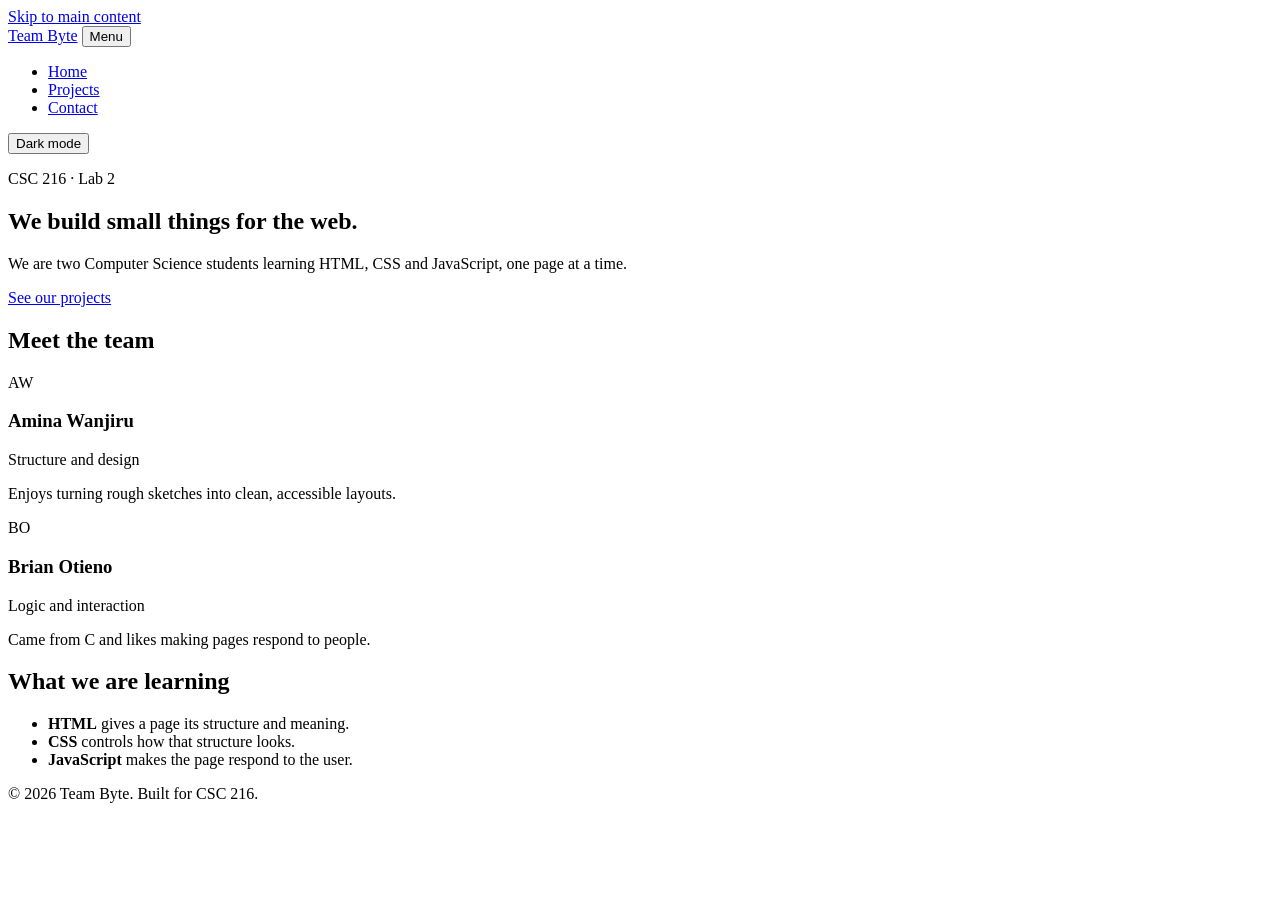
==== index.html @ 6ce068ba "Add home page structure" ====
<!DOCTYPE html>
<html lang="en">
<head>
  <meta charset="UTF-8">
  <meta name="viewport" content="width=device-width, initial-scale=1.0">
  <meta name="description" content="Team Byte: a CSC 216 web development pair.">
  <title>Home | Team Byte</title>
  <link rel="stylesheet" href="css/styles.css">
  <script src="js/script.js" defer></script>
</head>
<body>
  <a class="skip-link" href="#main">Skip to main content</a>

  <header class="site-header">
    <div class="container header-inner">
      <a class="logo" href="index.html">Team Byte</a>
      <button class="nav-toggle" type="button" aria-expanded="false" aria-controls="site-nav">Menu</button>
      <nav id="site-nav" class="site-nav" aria-label="Main">
        <ul>
          <li><a href="index.html" aria-current="page">Home</a></li>
          <li><a href="projects.html">Projects</a></li>
          <li><a href="contact.html">Contact</a></li>
        </ul>
      </nav>
      <button class="theme-toggle" type="button" aria-pressed="false">Dark mode</button>
    </div>
  </header>

  <main id="main">
    <section class="hero">
      <div class="container">
        <p class="eyebrow">CSC 216 · Lab 2</p>
        <h1>We build small things for the web.</h1>
        <p class="lead">We are two Computer Science students learning HTML, CSS and JavaScript, one page at a time.</p>
        <a class="button" href="projects.html">See our projects</a>
      </div>
    </section>

    <section class="container section" aria-labelledby="team-heading">
      <h2 id="team-heading">Meet the team</h2>
      <div class="team-grid">
        <article class="card">
          <div class="avatar" aria-hidden="true">AW</div>
          <h3>Amina Wanjiru</h3>
          <p class="role">Structure and design</p>
          <p>Enjoys turning rough sketches into clean, accessible layouts.</p>
        </article>
        <article class="card">
          <div class="avatar" aria-hidden="true">BO</div>
          <h3>Brian Otieno</h3>
          <p class="role">Logic and interaction</p>
          <p>Came from C and likes making pages respond to people.</p>
        </article>
      </div>
    </section>

    <section class="container section" aria-labelledby="learning-heading">
      <h2 id="learning-heading">What we are learning</h2>
      <ul class="skill-list">
        <li><strong>HTML</strong> gives a page its structure and meaning.</li>
        <li><strong>CSS</strong> controls how that structure looks.</li>
        <li><strong>JavaScript</strong> makes the page respond to the user.</li>
      </ul>
    </section>
  </main>

  <footer class="site-footer">
    <div class="container">
      <p>© <span id="year">2026</span> Team Byte. Built for CSC 216.</p>
    </div>
  </footer>
</body>
</html>
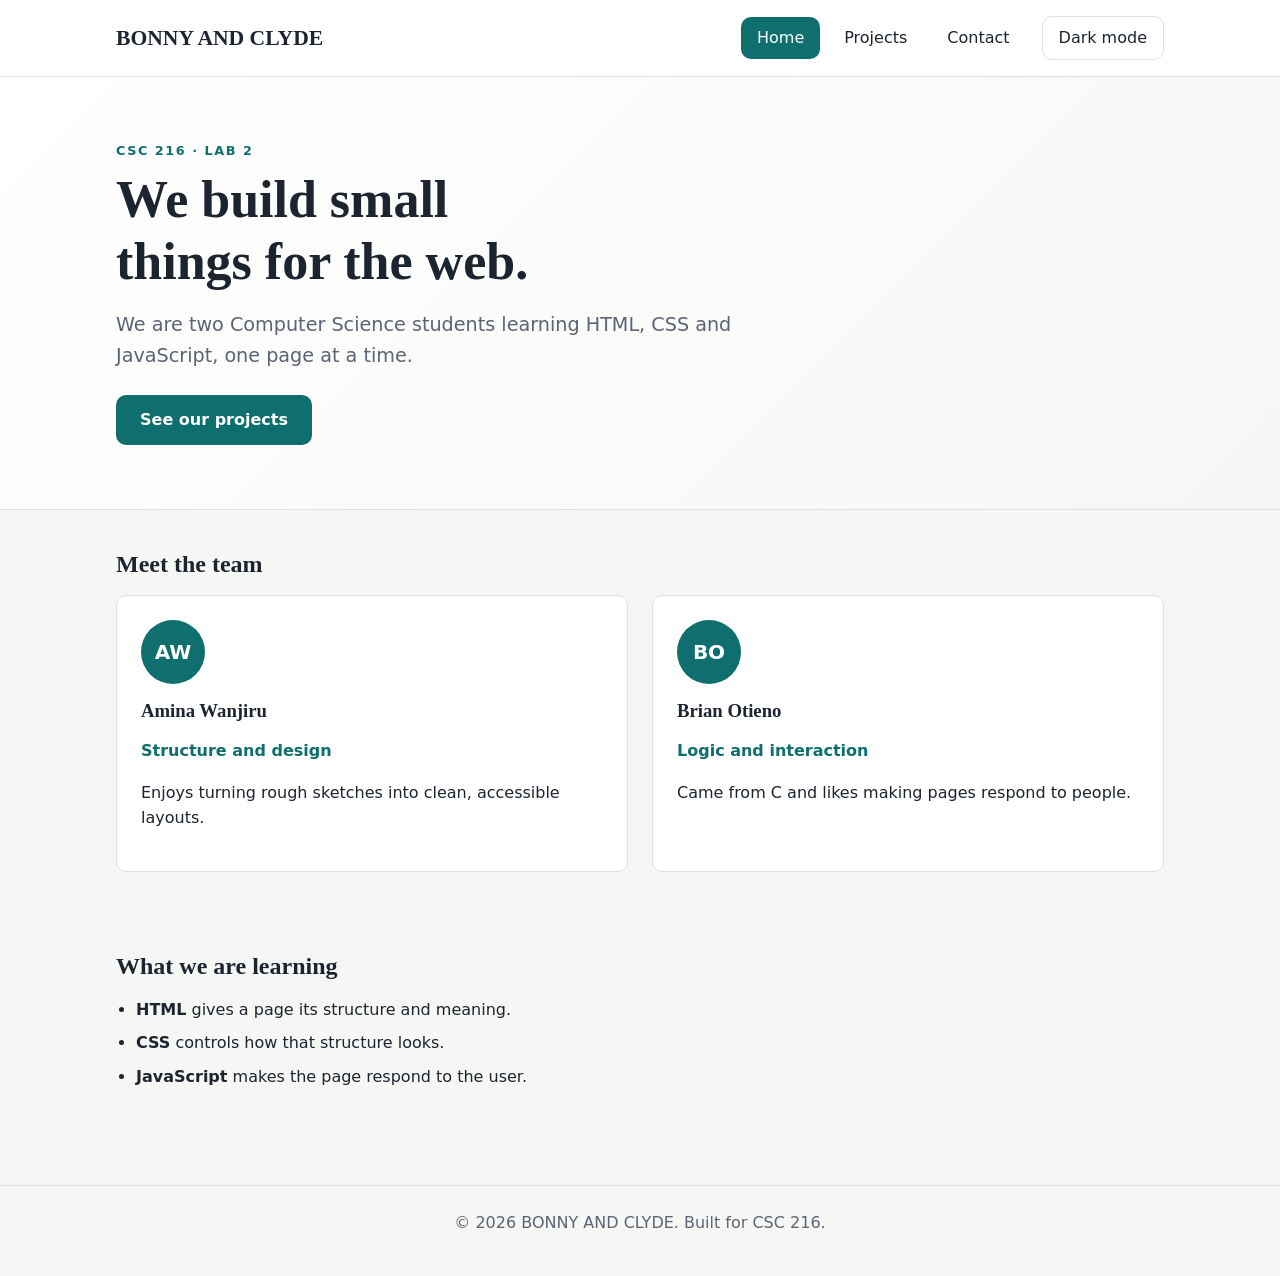
==== commit 78aa6eca: "Changed team-Byte to BONNY AND CLYDE" ====
--- a/index.html
+++ b/index.html
@@ -5,6 +5,8 @@
   <meta name="viewport" content="width=device-width, initial-scale=1.0">
   <meta name="description" content="Team Byte: a CSC 216 web development pair.">
   <title>Home | Team Byte</title>
+  <meta name="description" content="BONNY AND CLYDE: a CSC 216 web development pair.">
+  <title>Home | BONNY AND CLYDE</title>
   <link rel="stylesheet" href="css/styles.css">
   <script src="js/script.js" defer></script>
 </head>
@@ -13,7 +15,7 @@
 
   <header class="site-header">
     <div class="container header-inner">
-      <a class="logo" href="index.html">Team Byte</a>
+      <a class="logo" href="index.html">BONNY AND CLYDE</a>
       <button class="nav-toggle" type="button" aria-expanded="false" aria-controls="site-nav">Menu</button>
       <nav id="site-nav" class="site-nav" aria-label="Main">
         <ul>
@@ -66,7 +68,7 @@
 
   <footer class="site-footer">
     <div class="container">
-      <p>© <span id="year">2026</span> Team Byte. Built for CSC 216.</p>
+      <p>© <span id="year">2026</span> BONNY AND CLYDE. Built for CSC 216.</p>
     </div>
   </footer>
 </body>
--- a/css/styles.css
+++ b/css/styles.css
@@ -0,0 +1,417 @@
+/* =====================================================
+   Team website stylesheet (CSC 216, Lab 2)
+   One file styles every page on the site.
+   ===================================================== */
+
+/* ---------- 1. Design tokens ---------- */
+:root {
+  --color-bg: #f6f7f4;
+  --color-surface: #ffffff;
+  --color-text: #1c2430;
+  --color-muted: #5a6474;
+  --color-primary: #0f6e6e;
+  --color-primary-dark: #0a5050;
+  --color-on-primary: #ffffff;
+  --color-border: #dde1e6;
+  --color-error: #b3261e;
+  --color-success: #1e7b3a;
+
+  --font-body: system-ui, -apple-system, "Segoe UI", Roboto, Arial, sans-serif;
+  --font-heading: Georgia, "Times New Roman", serif;
+
+  --space-1: 0.5rem;
+  --space-2: 1rem;
+  --space-3: 1.5rem;
+  --space-4: 2.5rem;
+  --space-5: 4rem;
+
+  --radius: 10px;
+  --max-width: 1080px;
+}
+
+body.dark {
+  --color-bg: #11161d;
+  --color-surface: #1a212b;
+  --color-text: #e7ebf0;
+  --color-muted: #a2abb9;
+  --color-primary: #4fc1c1;
+  --color-primary-dark: #83d8d8;
+  --color-on-primary: #0b1f1f;
+  --color-border: #2b3340;
+  --color-error: #ff8a80;
+  --color-success: #7ddc97;
+  color-scheme: dark;
+}
+/* ---------- 2. Base and reset ---------- */
+*,
+*::before,
+*::after {
+  box-sizing: border-box;
+}
+
+body {
+  margin: 0;
+  font-family: var(--font-body);
+  font-size: 1rem;
+  line-height: 1.6;
+  color: var(--color-text);
+  background-color: var(--color-bg);
+  transition: background-color 0.3s ease, color 0.3s ease;
+}
+
+h1,
+h2,
+h3 {
+  font-family: var(--font-heading);
+  line-height: 1.2;
+  margin: 0 0 var(--space-2);
+}
+
+p {
+  margin: 0 0 var(--space-2);
+}
+
+a {
+  color: var(--color-primary);
+}
+
+a:hover {
+  color: var(--color-primary-dark);
+}
+
+img {
+  max-width: 100%;
+  display: block;
+}
+
+:focus-visible {
+  outline: 3px solid var(--color-primary);
+  outline-offset: 3px;
+}
+/* ---------- 3. Layout helpers ---------- */
+.container {
+  width: 100%;
+  max-width: var(--max-width);
+  margin-inline: auto;
+  padding-inline: var(--space-2);
+}
+
+.section {
+  padding-block: var(--space-4);
+}
+
+.skip-link {
+  position: absolute;
+  top: -4rem;
+  left: var(--space-2);
+  z-index: 100;
+  padding: var(--space-1) var(--space-2);
+  border-radius: var(--radius);
+  background-color: var(--color-primary);
+  color: var(--color-on-primary);
+}
+
+.skip-link:focus {
+  top: var(--space-2);
+}
+/* ---------- 4. Header and navigation ---------- */
+.site-header {
+  position: sticky;
+  top: 0;
+  z-index: 10;
+  background-color: var(--color-surface);
+  border-bottom: 1px solid var(--color-border);
+}
+
+.header-inner {
+  display: flex;
+  flex-wrap: wrap;
+  align-items: center;
+  gap: var(--space-2);
+  padding-block: var(--space-2);
+}
+
+.logo {
+  margin-right: auto;
+  font-family: var(--font-heading);
+  font-size: 1.35rem;
+  font-weight: 700;
+  color: var(--color-text);
+  text-decoration: none;
+}
+
+.site-nav ul {
+  display: flex;
+  gap: var(--space-1);
+  margin: 0;
+  padding: 0;
+  list-style: none;
+}
+
+.site-nav a {
+  display: block;
+  padding: var(--space-1) var(--space-2);
+  border-radius: var(--radius);
+  color: var(--color-text);
+  font-weight: 500;
+  text-decoration: none;
+}
+
+.site-nav a:hover {
+  background-color: var(--color-bg);
+}
+
+.site-nav a[aria-current="page"] {
+  background-color: var(--color-primary);
+  color: var(--color-on-primary);
+}
+
+.nav-toggle,
+.theme-toggle {
+  padding: var(--space-1) var(--space-2);
+  border: 1px solid var(--color-border);
+  border-radius: var(--radius);
+  background-color: transparent;
+  color: var(--color-text);
+  font: inherit;
+  cursor: pointer;
+}
+
+.theme-toggle[aria-pressed="true"] {
+  border-color: var(--color-primary);
+  color: var(--color-primary);
+}
+
+.nav-toggle {
+  display: none;
+}
+/* ---------- 5. Buttons and hero ---------- */
+.button {
+  display: inline-block;
+  padding: 0.75rem 1.5rem;
+  border: none;
+  border-radius: var(--radius);
+  background-color: var(--color-primary);
+  color: var(--color-on-primary);
+  font: inherit;
+  font-weight: 600;
+  text-decoration: none;
+  cursor: pointer;
+  transition: background-color 0.2s ease, transform 0.2s ease;
+}
+
+.button:hover {
+  background-color: var(--color-primary-dark);
+  color: var(--color-on-primary);
+  transform: translateY(-2px);
+}
+
+.hero {
+  padding-block: var(--space-5);
+  background: linear-gradient(135deg, var(--color-surface), var(--color-bg));
+  border-bottom: 1px solid var(--color-border);
+}
+
+.hero h1 {
+  max-width: 18ch;
+  font-size: clamp(2rem, 5vw, 3.25rem);
+}
+
+.eyebrow {
+  margin-bottom: var(--space-1);
+  color: var(--color-primary);
+  font-size: 0.8rem;
+  font-weight: 700;
+  letter-spacing: 0.12em;
+  text-transform: uppercase;
+}
+
+.lead {
+  max-width: 55ch;
+  margin-bottom: var(--space-3);
+  color: var(--color-muted);
+  font-size: 1.2rem;
+}
+
+.page-header {
+  padding-block: var(--space-4) var(--space-2);
+}
+/* ---------- 6. Cards and grids ---------- */
+.team-grid,
+.project-grid {
+  display: grid;
+  grid-template-columns: repeat(auto-fit, minmax(260px, 1fr));
+  gap: var(--space-3);
+}
+
+.card {
+  padding: var(--space-3);
+  border: 1px solid var(--color-border);
+  border-radius: var(--radius);
+  background-color: var(--color-surface);
+}
+
+.avatar {
+  display: grid;
+  place-items: center;
+  width: 64px;
+  height: 64px;
+  margin-bottom: var(--space-2);
+  border-radius: 50%;
+  background-color: var(--color-primary);
+  color: var(--color-on-primary);
+  font-size: 1.25rem;
+  font-weight: 700;
+}
+
+.role {
+  color: var(--color-primary);
+  font-weight: 600;
+}
+
+.skill-list {
+  padding-left: 1.25rem;
+}
+
+.skill-list li {
+  margin-bottom: var(--space-1);
+}
+/* ---------- 7. Projects page ---------- */
+.filters {
+  display: flex;
+  flex-wrap: wrap;
+  gap: var(--space-1);
+  margin-bottom: var(--space-2);
+}
+
+.filter-btn {
+  padding: 0.4rem 1rem;
+  border: 1px solid var(--color-border);
+  border-radius: 999px;
+  background-color: var(--color-surface);
+  color: var(--color-text);
+  font: inherit;
+  cursor: pointer;
+}
+
+.filter-btn[aria-pressed="true"] {
+  border-color: var(--color-primary);
+  background-color: var(--color-primary);
+  color: var(--color-on-primary);
+}
+
+.project-count {
+  color: var(--color-muted);
+}
+
+.tag {
+  display: inline-block;
+  margin-bottom: var(--space-1);
+  color: var(--color-primary);
+  font-size: 0.75rem;
+  font-weight: 700;
+  letter-spacing: 0.06em;
+  text-transform: uppercase;
+}
+
+/* ---------- 8. Contact form ---------- */
+.contact-form {
+  max-width: 560px;
+  padding-bottom: var(--space-4);
+}
+
+.field {
+  margin-bottom: var(--space-3);
+}
+
+label {
+  display: block;
+  margin-bottom: 0.35rem;
+  font-weight: 600;
+}
+
+input,
+select,
+textarea {
+  width: 100%;
+  padding: 0.65rem 0.8rem;
+  border: 1px solid var(--color-border);
+  border-radius: var(--radius);
+  background-color: var(--color-surface);
+  color: var(--color-text);
+  font: inherit;
+}
+
+input:focus,
+select:focus,
+textarea:focus {
+  border-color: var(--color-primary);
+}
+
+input[aria-invalid="true"],
+textarea[aria-invalid="true"] {
+  border-color: var(--color-error);
+}
+
+.hint,
+.error {
+  margin: 0.35rem 0 0;
+  font-size: 0.9rem;
+}
+
+.hint {
+  color: var(--color-muted);
+}
+
+.error {
+  min-height: 1.4em;
+  color: var(--color-error);
+}
+
+.form-status {
+  margin-top: var(--space-2);
+  color: var(--color-success);
+  font-weight: 600;
+}
+/* ---------- 9. Footer ---------- */
+.site-footer {
+  margin-top: var(--space-4);
+  padding-block: var(--space-3);
+  border-top: 1px solid var(--color-border);
+  color: var(--color-muted);
+  text-align: center;
+}
+
+/* ---------- 10. Small screens ---------- */
+@media (max-width: 700px) {
+  .nav-toggle {
+    display: inline-block;
+  }
+
+  .site-nav {
+    display: none;
+    order: 3;
+    width: 100%;
+  }
+
+  .site-nav.open {
+    display: block;
+  }
+
+  .site-nav ul {
+    flex-direction: column;
+  }
+
+  .section {
+    padding-block: var(--space-3);
+  }
+}
+
+/* ---------- 11. Respect reduced-motion preferences ---------- */
+@media (prefers-reduced-motion: reduce) {
+  *,
+  *::before,
+  *::after {
+    transition: none !important;
+  }
+}
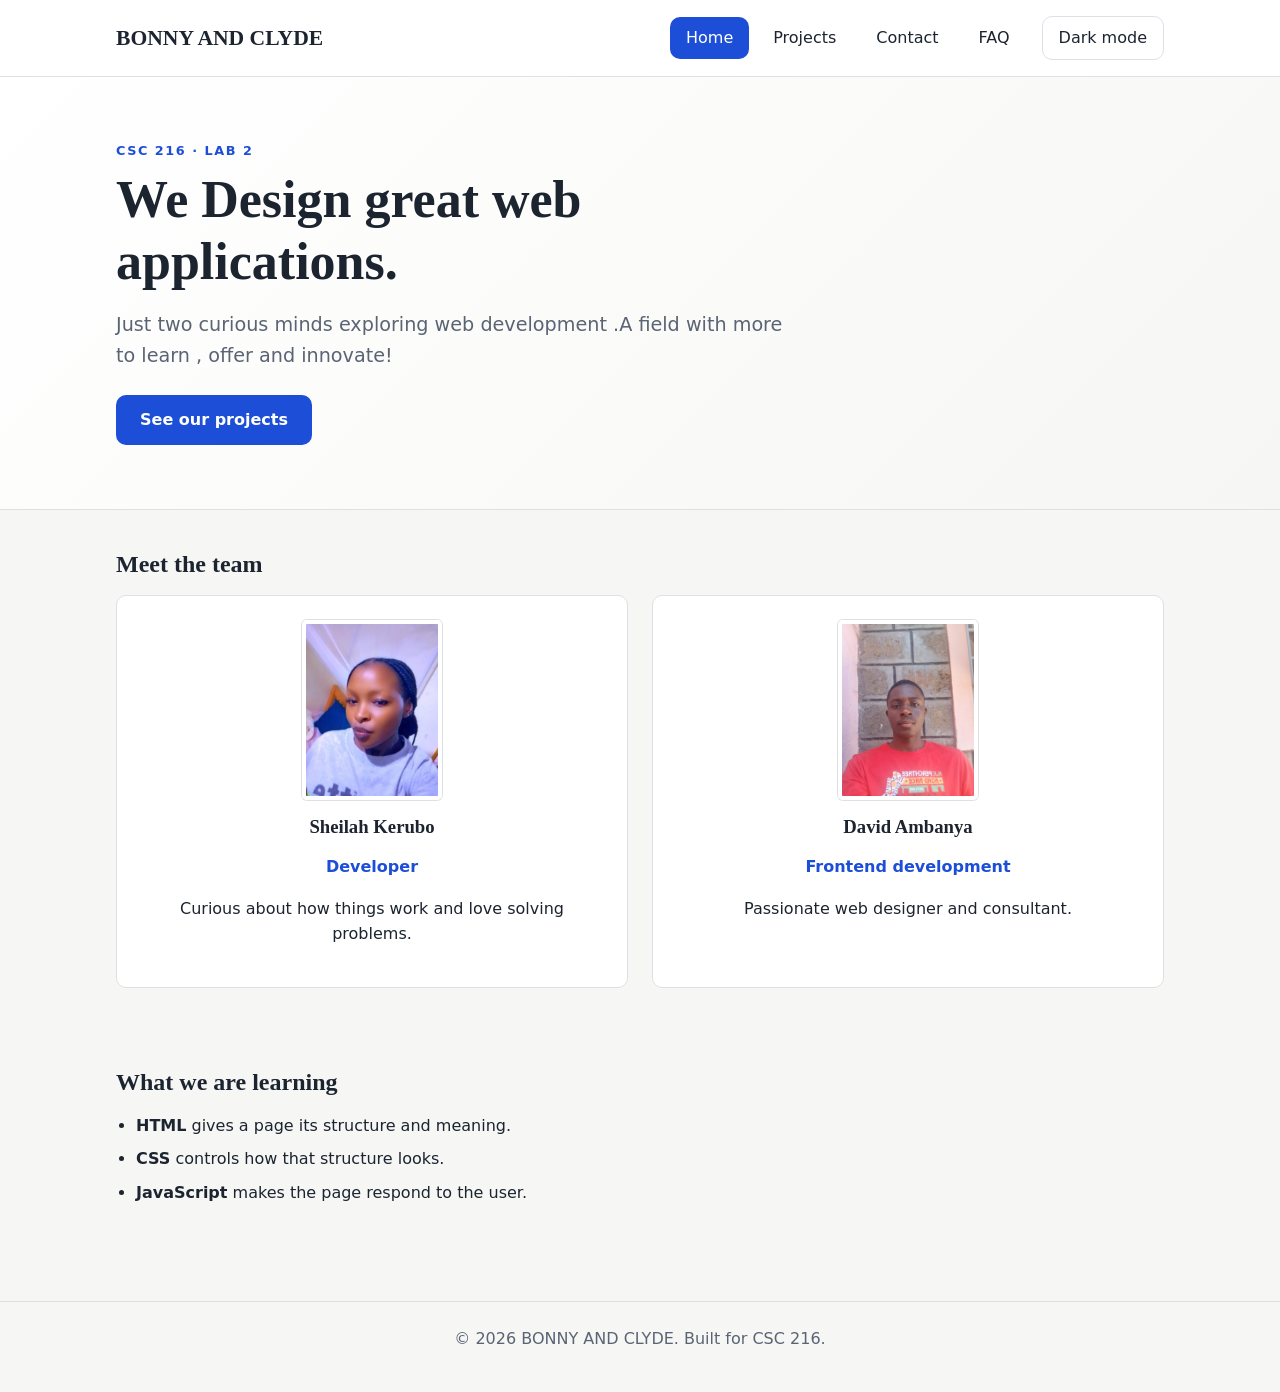
==== commit cff57149: "personalised the project" ====
--- a/index.html
+++ b/index.html
@@ -1,75 +1,99 @@
-<!DOCTYPE html>
+<!doctype html>
 <html lang="en">
-<head>
-  <meta charset="UTF-8">
-  <meta name="viewport" content="width=device-width, initial-scale=1.0">
-  <meta name="description" content="Team Byte: a CSC 216 web development pair.">
-  <title>Home | Team Byte</title>
-  <meta name="description" content="BONNY AND CLYDE: a CSC 216 web development pair.">
-  <title>Home | BONNY AND CLYDE</title>
-  <link rel="stylesheet" href="css/styles.css">
-  <script src="js/script.js" defer></script>
-</head>
-<body>
-  <a class="skip-link" href="#main">Skip to main content</a>
+  <head>
+    <meta charset="UTF-8" />
+    <meta name="viewport" content="width=device-width, initial-scale=1.0" />
+    <meta
+      name="description"
+      content="BONNY AND CLYDE: a CSC 216 web development pair."
+    />
+    <title>Home | BONNY AND CLYDE</title>
+    <link rel="stylesheet" href="css/styles.css" />
+    <script src="js/script.js" defer></script>
+  </head>
+  <body>
+    <a class="skip-link" href="#main">Skip to main content</a>
 
-  <header class="site-header">
-    <div class="container header-inner">
-      <a class="logo" href="index.html">BONNY AND CLYDE</a>
-      <button class="nav-toggle" type="button" aria-expanded="false" aria-controls="site-nav">Menu</button>
-      <nav id="site-nav" class="site-nav" aria-label="Main">
-        <ul>
-          <li><a href="index.html" aria-current="page">Home</a></li>
-          <li><a href="projects.html">Projects</a></li>
-          <li><a href="contact.html">Contact</a></li>
+    <header class="site-header">
+      <div class="container header-inner">
+        <a class="logo" href="index.html">BONNY AND CLYDE</a>
+        <button
+          class="nav-toggle"
+          type="button"
+          aria-expanded="false"
+          aria-controls="site-nav"
+        >
+          Menu
+        </button>
+        <nav id="site-nav" class="site-nav" aria-label="Main">
+          <ul>
+            <li><a href="index.html" aria-current="page">Home</a></li>
+            <li><a href="projects.html">Projects</a></li>
+            <li><a href="contact.html">Contact</a></li>
+            <li><a href="faq.html">FAQ</a></li>
+          </ul>
+        </nav>
+        <button class="theme-toggle" type="button" aria-pressed="false">
+          Dark mode
+        </button>
+      </div>
+    </header>
+
+    <main id="main">
+      <section class="hero">
+        <div class="container">
+          <p class="eyebrow">CSC 216 · Lab 2</p>
+          <h1>We Design great web applications.</h1>
+          <p class="lead">
+            Just two curious minds exploring web development .A field with more
+            to learn , offer and innovate!
+          </p>
+          <a class="button" href="projects.html">See our projects</a>
+        </div>
+      </section>
+
+      <section class="container section" aria-labelledby="team-heading">
+        <h2 id="team-heading">Meet the team</h2>
+        <div class="team-grid">
+          <article class="card team-card">
+            <img
+              class="passport-photo"
+              src="the1001.jpg"
+              alt="Passport-size portrait of Sheilah Kerubo"
+            />
+            <h3>Sheilah Kerubo</h3>
+            <p class="role">Developer</p>
+            <p>Curious about how things work and love solving problems.</p>
+          </article>
+          <article class="card team-card">
+            <img
+              class="passport-photo"
+              src="the100.jpg"
+              alt="Passport-size portrait of David Ambanya"
+            />
+            <h3>David Ambanya</h3>
+            <p class="role">Frontend development</p>
+            <p>Passionate web designer and consultant.</p>
+          </article>
+        </div>
+      </section>
+
+      <section class="container section" aria-labelledby="learning-heading">
+        <h2 id="learning-heading">What we are learning</h2>
+        <ul class="skill-list">
+          <li><strong>HTML</strong> gives a page its structure and meaning.</li>
+          <li><strong>CSS</strong> controls how that structure looks.</li>
+          <li>
+            <strong>JavaScript</strong> makes the page respond to the user.
+          </li>
         </ul>
-      </nav>
-      <button class="theme-toggle" type="button" aria-pressed="false">Dark mode</button>
-    </div>
-  </header>
+      </section>
+    </main>
 
-  <main id="main">
-    <section class="hero">
+    <footer class="site-footer">
       <div class="container">
-        <p class="eyebrow">CSC 216 · Lab 2</p>
-        <h1>We build small things for the web.</h1>
-        <p class="lead">We are two Computer Science students learning HTML, CSS and JavaScript, one page at a time.</p>
-        <a class="button" href="projects.html">See our projects</a>
+        <p>© <span id="year">2026</span> BONNY AND CLYDE. Built for CSC 216.</p>
       </div>
-    </section>
-
-    <section class="container section" aria-labelledby="team-heading">
-      <h2 id="team-heading">Meet the team</h2>
-      <div class="team-grid">
-        <article class="card">
-          <div class="avatar" aria-hidden="true">AW</div>
-          <h3>Amina Wanjiru</h3>
-          <p class="role">Structure and design</p>
-          <p>Enjoys turning rough sketches into clean, accessible layouts.</p>
-        </article>
-        <article class="card">
-          <div class="avatar" aria-hidden="true">BO</div>
-          <h3>Brian Otieno</h3>
-          <p class="role">Logic and interaction</p>
-          <p>Came from C and likes making pages respond to people.</p>
-        </article>
-      </div>
-    </section>
-
-    <section class="container section" aria-labelledby="learning-heading">
-      <h2 id="learning-heading">What we are learning</h2>
-      <ul class="skill-list">
-        <li><strong>HTML</strong> gives a page its structure and meaning.</li>
-        <li><strong>CSS</strong> controls how that structure looks.</li>
-        <li><strong>JavaScript</strong> makes the page respond to the user.</li>
-      </ul>
-    </section>
-  </main>
-
-  <footer class="site-footer">
-    <div class="container">
-      <p>© <span id="year">2026</span> BONNY AND CLYDE. Built for CSC 216.</p>
-    </div>
-  </footer>
-</body>
+    </footer>
+  </body>
 </html>
--- a/css/styles.css
+++ b/css/styles.css
@@ -9,8 +9,8 @@
   --color-surface: #ffffff;
   --color-text: #1c2430;
   --color-muted: #5a6474;
-  --color-primary: #0f6e6e;
-  --color-primary-dark: #0a5050;
+  --color-primary: #1d4ed8;
+  --color-primary-dark: #1e3a8a;
   --color-on-primary: #ffffff;
   --color-border: #dde1e6;
   --color-error: #b3261e;
@@ -34,8 +34,8 @@
   --color-surface: #1a212b;
   --color-text: #e7ebf0;
   --color-muted: #a2abb9;
-  --color-primary: #4fc1c1;
-  --color-primary-dark: #83d8d8;
+  --color-primary: #38bdf8;
+  --color-primary-dark: #bae6fd;
   --color-on-primary: #0b1f1f;
   --color-border: #2b3340;
   --color-error: #ff8a80;
@@ -56,7 +56,9 @@
   line-height: 1.6;
   color: var(--color-text);
   background-color: var(--color-bg);
-  transition: background-color 0.3s ease, color 0.3s ease;
+  transition:
+    background-color 0.3s ease,
+    color 0.3s ease;
 }
 
 h1,
@@ -197,7 +199,9 @@
   font-weight: 600;
   text-decoration: none;
   cursor: pointer;
-  transition: background-color 0.2s ease, transform 0.2s ease;
+  transition:
+    background-color 0.2s ease,
+    transform 0.2s ease;
 }
 
 .button:hover {
@@ -251,17 +255,21 @@
   background-color: var(--color-surface);
 }
 
-.avatar {
-  display: grid;
-  place-items: center;
-  width: 64px;
-  height: 64px;
+.team-card {
+  text-align: center;
+}
+
+.passport-photo {
+  width: 140px;
+  aspect-ratio: 35 / 45;
+  height: auto;
   margin-bottom: var(--space-2);
-  border-radius: 50%;
-  background-color: var(--color-primary);
-  color: var(--color-on-primary);
-  font-size: 1.25rem;
-  font-weight: 700;
+  margin-inline: auto;
+  border: 4px solid var(--color-surface);
+  border-radius: calc(var(--radius) / 2);
+  object-fit: cover;
+  object-position: center;
+  box-shadow: 0 0 0 1px var(--color-border);
 }
 
 .role {
@@ -275,6 +283,29 @@
 
 .skill-list li {
   margin-bottom: var(--space-1);
+}
+
+.faq-list {
+  display: grid;
+  gap: var(--space-2);
+}
+
+.faq-list details {
+  padding: var(--space-2);
+  border: 1px solid var(--color-border);
+  border-radius: var(--radius);
+  background-color: var(--color-surface);
+}
+
+.faq-list summary {
+  color: var(--color-primary);
+  font-weight: 600;
+  cursor: pointer;
+}
+
+.faq-list details p {
+  margin: var(--space-2) 0 0;
+  color: var(--color-muted);
 }
 /* ---------- 7. Projects page ---------- */
 .filters {
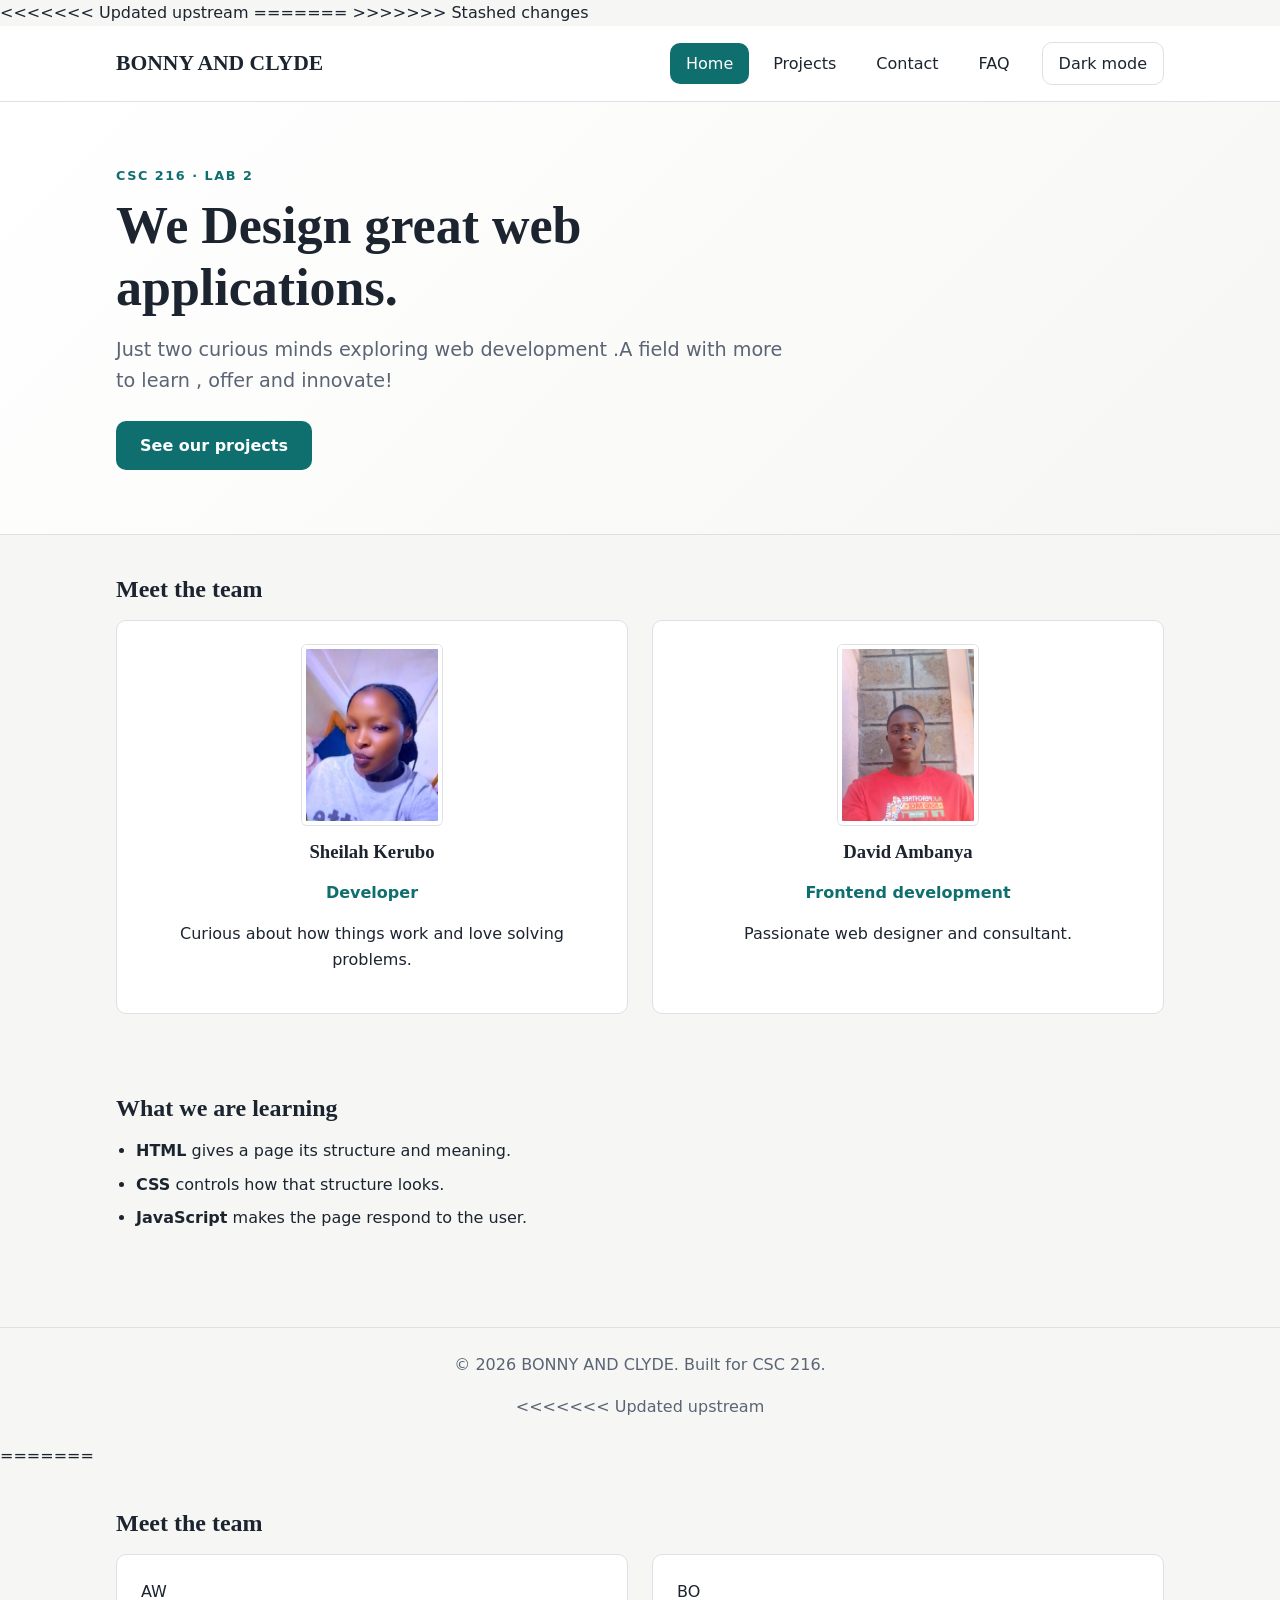
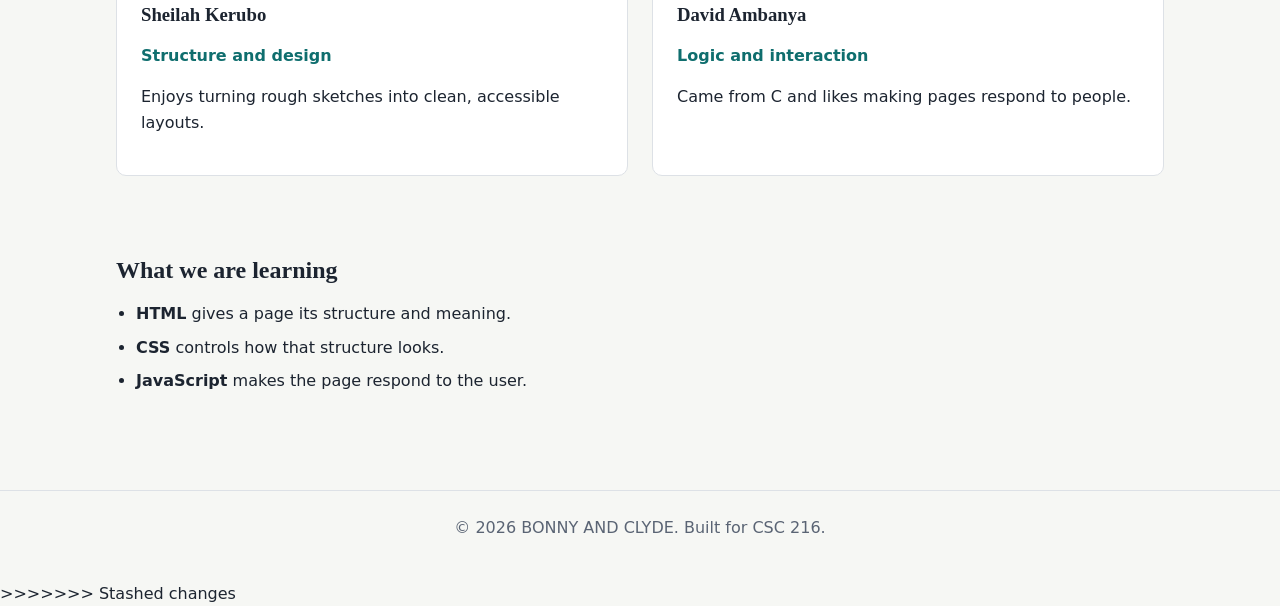
==== commit 65b68a1a: "Update index.html" ====
--- a/index.html
+++ b/index.html
@@ -1,5 +1,6 @@
 <!doctype html>
 <html lang="en">
+<<<<<<< Updated upstream
   <head>
     <meta charset="UTF-8" />
     <meta name="viewport" content="width=device-width, initial-scale=1.0" />
@@ -13,6 +14,18 @@
   </head>
   <body>
     <a class="skip-link" href="#main">Skip to main content</a>
+=======
+<head>
+  <meta charset="UTF-8">
+  <meta name="viewport" content="width=device-width, initial-scale=1.0">
+  <meta name="description" content="BONNY AND CLYDE: a CSC 216 web development pair.">
+  <title>Home | BONNY AND CLYDE</title>
+  <link rel="stylesheet" href="css/styles.css">
+  <script src="js/script.js" defer></script>
+</head>
+<body>
+  <a class="skip-link" href="#main">Skip to main content</a>
+>>>>>>> Stashed changes
 
     <header class="site-header">
       <div class="container header-inner">
@@ -94,6 +107,45 @@
       <div class="container">
         <p>© <span id="year">2026</span> BONNY AND CLYDE. Built for CSC 216.</p>
       </div>
+<<<<<<< Updated upstream
     </footer>
   </body>
+=======
+    </section>
+
+    <section class="container section" aria-labelledby="team-heading">
+      <h2 id="team-heading">Meet the team</h2>
+      <div class="team-grid">
+        <article class="card">
+          <div class="avatar" aria-hidden="true">AW</div>
+          <h3>Sheilah Kerubo</h3>
+          <p class="role">Structure and design</p>
+          <p>Enjoys turning rough sketches into clean, accessible layouts.</p>
+        </article>
+        <article class="card">
+          <div class="avatar" aria-hidden="true">BO</div>
+          <h3>David Ambanya</h3>
+          <p class="role">Logic and interaction</p>
+          <p>Came from C and likes making pages respond to people.</p>
+        </article>
+      </div>
+    </section>
+
+    <section class="container section" aria-labelledby="learning-heading">
+      <h2 id="learning-heading">What we are learning</h2>
+      <ul class="skill-list">
+        <li><strong>HTML</strong> gives a page its structure and meaning.</li>
+        <li><strong>CSS</strong> controls how that structure looks.</li>
+        <li><strong>JavaScript</strong> makes the page respond to the user.</li>
+      </ul>
+    </section>
+  </main>
+
+  <footer class="site-footer">
+    <div class="container">
+      <p>© <span id="year">2026</span> BONNY AND CLYDE. Built for CSC 216.</p>
+    </div>
+  </footer>
+</body>
+>>>>>>> Stashed changes
 </html>
--- a/css/styles.css
+++ b/css/styles.css
@@ -9,8 +9,8 @@
   --color-surface: #ffffff;
   --color-text: #1c2430;
   --color-muted: #5a6474;
-  --color-primary: #1d4ed8;
-  --color-primary-dark: #1e3a8a;
+  --color-primary: #0f6e6e;
+  --color-primary-dark: #0a5050;
   --color-on-primary: #ffffff;
   --color-border: #dde1e6;
   --color-error: #b3261e;
@@ -34,8 +34,8 @@
   --color-surface: #1a212b;
   --color-text: #e7ebf0;
   --color-muted: #a2abb9;
-  --color-primary: #38bdf8;
-  --color-primary-dark: #bae6fd;
+  --color-primary: #4fc1c1;
+  --color-primary-dark: #83d8d8;
   --color-on-primary: #0b1f1f;
   --color-border: #2b3340;
   --color-error: #ff8a80;
@@ -79,6 +79,7 @@
 
 a:hover {
   color: var(--color-primary-dark);
+  text-decoration-thickness: 2px;
 }
 
 img {
@@ -161,6 +162,7 @@
 
 .site-nav a:hover {
   background-color: var(--color-bg);
+  box-shadow: inset 0 0 0 1px rgba(11, 122, 117, 0.25);
 }
 
 .site-nav a[aria-current="page"] {
@@ -208,6 +210,7 @@
   background-color: var(--color-primary-dark);
   color: var(--color-on-primary);
   transform: translateY(-2px);
+  box-shadow: 0 0 0 2px rgba(11, 122, 117, 0.18);
 }
 
 .hero {
--- a/css/styles.css
+++ b/css/styles.css
@@ -9,8 +9,8 @@
   --color-surface: #ffffff;
   --color-text: #1c2430;
   --color-muted: #5a6474;
-  --color-primary: #1d4ed8;
-  --color-primary-dark: #1e3a8a;
+  --color-primary: #0f6e6e;
+  --color-primary-dark: #0a5050;
   --color-on-primary: #ffffff;
   --color-border: #dde1e6;
   --color-error: #b3261e;
@@ -34,8 +34,8 @@
   --color-surface: #1a212b;
   --color-text: #e7ebf0;
   --color-muted: #a2abb9;
-  --color-primary: #38bdf8;
-  --color-primary-dark: #bae6fd;
+  --color-primary: #4fc1c1;
+  --color-primary-dark: #83d8d8;
   --color-on-primary: #0b1f1f;
   --color-border: #2b3340;
   --color-error: #ff8a80;
@@ -79,6 +79,7 @@
 
 a:hover {
   color: var(--color-primary-dark);
+  text-decoration-thickness: 2px;
 }
 
 img {
@@ -161,6 +162,7 @@
 
 .site-nav a:hover {
   background-color: var(--color-bg);
+  box-shadow: inset 0 0 0 1px rgba(11, 122, 117, 0.25);
 }
 
 .site-nav a[aria-current="page"] {
@@ -208,6 +210,7 @@
   background-color: var(--color-primary-dark);
   color: var(--color-on-primary);
   transform: translateY(-2px);
+  box-shadow: 0 0 0 2px rgba(11, 122, 117, 0.18);
 }
 
 .hero {
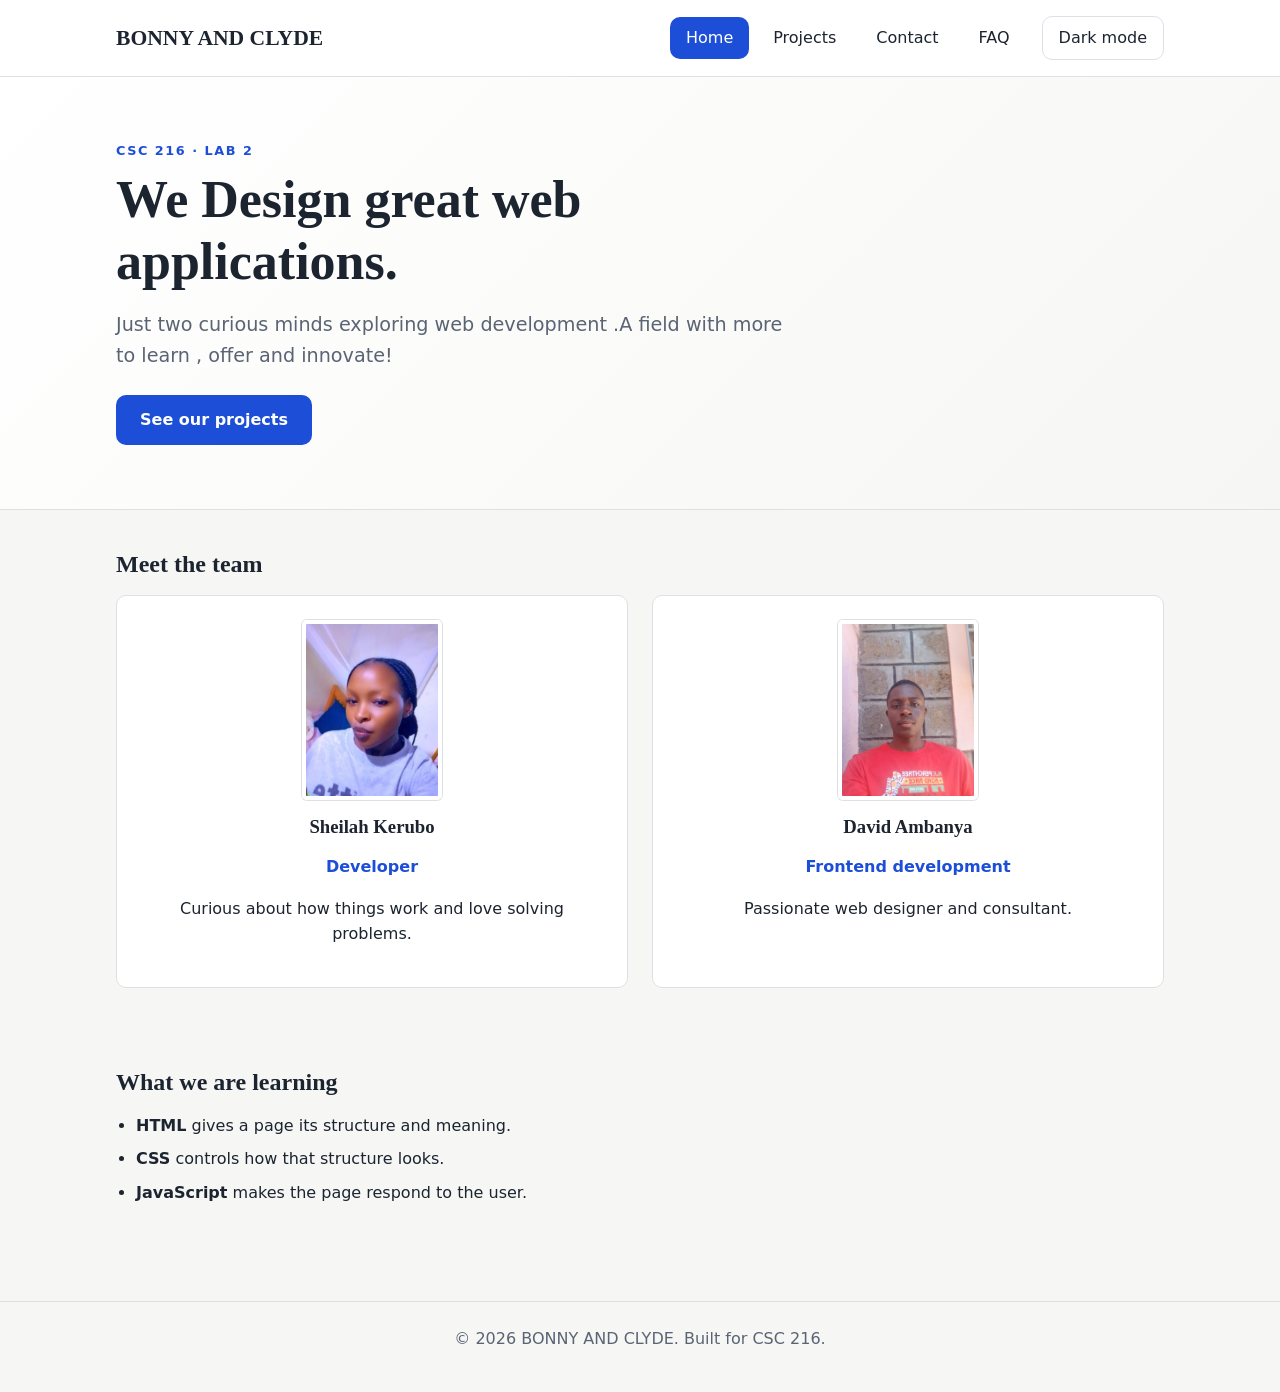
==== commit a8b1dd84: "made few contrast changes" ====
--- a/index.html
+++ b/index.html
@@ -1,6 +1,5 @@
 <!doctype html>
 <html lang="en">
-<<<<<<< Updated upstream
   <head>
     <meta charset="UTF-8" />
     <meta name="viewport" content="width=device-width, initial-scale=1.0" />
@@ -14,18 +13,6 @@
   </head>
   <body>
     <a class="skip-link" href="#main">Skip to main content</a>
-=======
-<head>
-  <meta charset="UTF-8">
-  <meta name="viewport" content="width=device-width, initial-scale=1.0">
-  <meta name="description" content="BONNY AND CLYDE: a CSC 216 web development pair.">
-  <title>Home | BONNY AND CLYDE</title>
-  <link rel="stylesheet" href="css/styles.css">
-  <script src="js/script.js" defer></script>
-</head>
-<body>
-  <a class="skip-link" href="#main">Skip to main content</a>
->>>>>>> Stashed changes
 
     <header class="site-header">
       <div class="container header-inner">
@@ -107,45 +94,6 @@
       <div class="container">
         <p>© <span id="year">2026</span> BONNY AND CLYDE. Built for CSC 216.</p>
       </div>
-<<<<<<< Updated upstream
     </footer>
   </body>
-=======
-    </section>
-
-    <section class="container section" aria-labelledby="team-heading">
-      <h2 id="team-heading">Meet the team</h2>
-      <div class="team-grid">
-        <article class="card">
-          <div class="avatar" aria-hidden="true">AW</div>
-          <h3>Sheilah Kerubo</h3>
-          <p class="role">Structure and design</p>
-          <p>Enjoys turning rough sketches into clean, accessible layouts.</p>
-        </article>
-        <article class="card">
-          <div class="avatar" aria-hidden="true">BO</div>
-          <h3>David Ambanya</h3>
-          <p class="role">Logic and interaction</p>
-          <p>Came from C and likes making pages respond to people.</p>
-        </article>
-      </div>
-    </section>
-
-    <section class="container section" aria-labelledby="learning-heading">
-      <h2 id="learning-heading">What we are learning</h2>
-      <ul class="skill-list">
-        <li><strong>HTML</strong> gives a page its structure and meaning.</li>
-        <li><strong>CSS</strong> controls how that structure looks.</li>
-        <li><strong>JavaScript</strong> makes the page respond to the user.</li>
-      </ul>
-    </section>
-  </main>
-
-  <footer class="site-footer">
-    <div class="container">
-      <p>© <span id="year">2026</span> BONNY AND CLYDE. Built for CSC 216.</p>
-    </div>
-  </footer>
-</body>
->>>>>>> Stashed changes
 </html>
--- a/css/styles.css
+++ b/css/styles.css
@@ -9,8 +9,8 @@
   --color-surface: #ffffff;
   --color-text: #1c2430;
   --color-muted: #5a6474;
-  --color-primary: #0f6e6e;
-  --color-primary-dark: #0a5050;
+  --color-primary: #1d4ed8;
+  --color-primary-dark: #1e3a8a;
   --color-on-primary: #ffffff;
   --color-border: #dde1e6;
   --color-error: #b3261e;
@@ -34,8 +34,8 @@
   --color-surface: #1a212b;
   --color-text: #e7ebf0;
   --color-muted: #a2abb9;
-  --color-primary: #4fc1c1;
-  --color-primary-dark: #83d8d8;
+  --color-primary: #38bdf8;
+  --color-primary-dark: #bae6fd;
   --color-on-primary: #0b1f1f;
   --color-border: #2b3340;
   --color-error: #ff8a80;
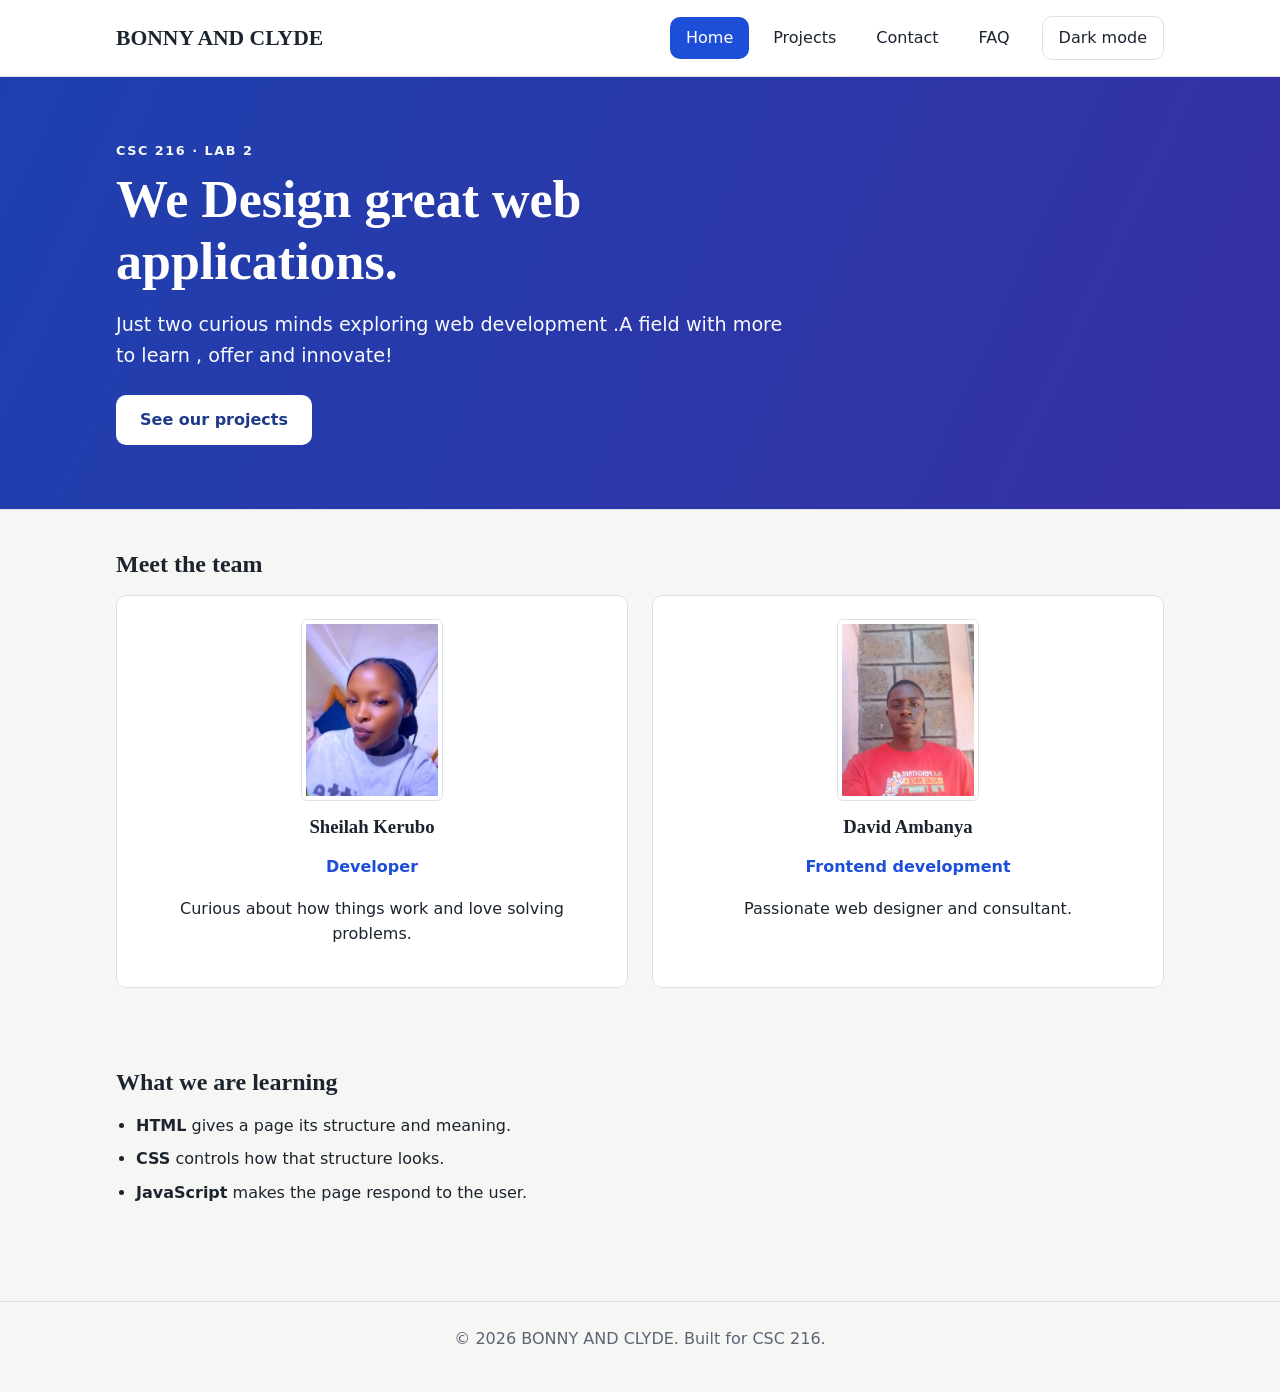
==== commit f2068623: "added linear gradient on hero section" ====
--- a/index.html
+++ b/index.html
@@ -9,6 +9,22 @@
     />
     <title>Home | BONNY AND CLYDE</title>
     <link rel="stylesheet" href="css/styles.css" />
+      <style>
+      .hero {
+        background: linear-gradient(115deg, #1e40af 0%, #3730a3 100%);
+        color: #fff;
+      }
+
+      .hero .eyebrow,
+      .hero .lead {
+        color: #f8fafc;
+      }
+
+      .hero .button {
+        background: #fff;
+        color: #1e3a8a;
+      }
+    </style>
     <script src="js/script.js" defer></script>
   </head>
   <body>
